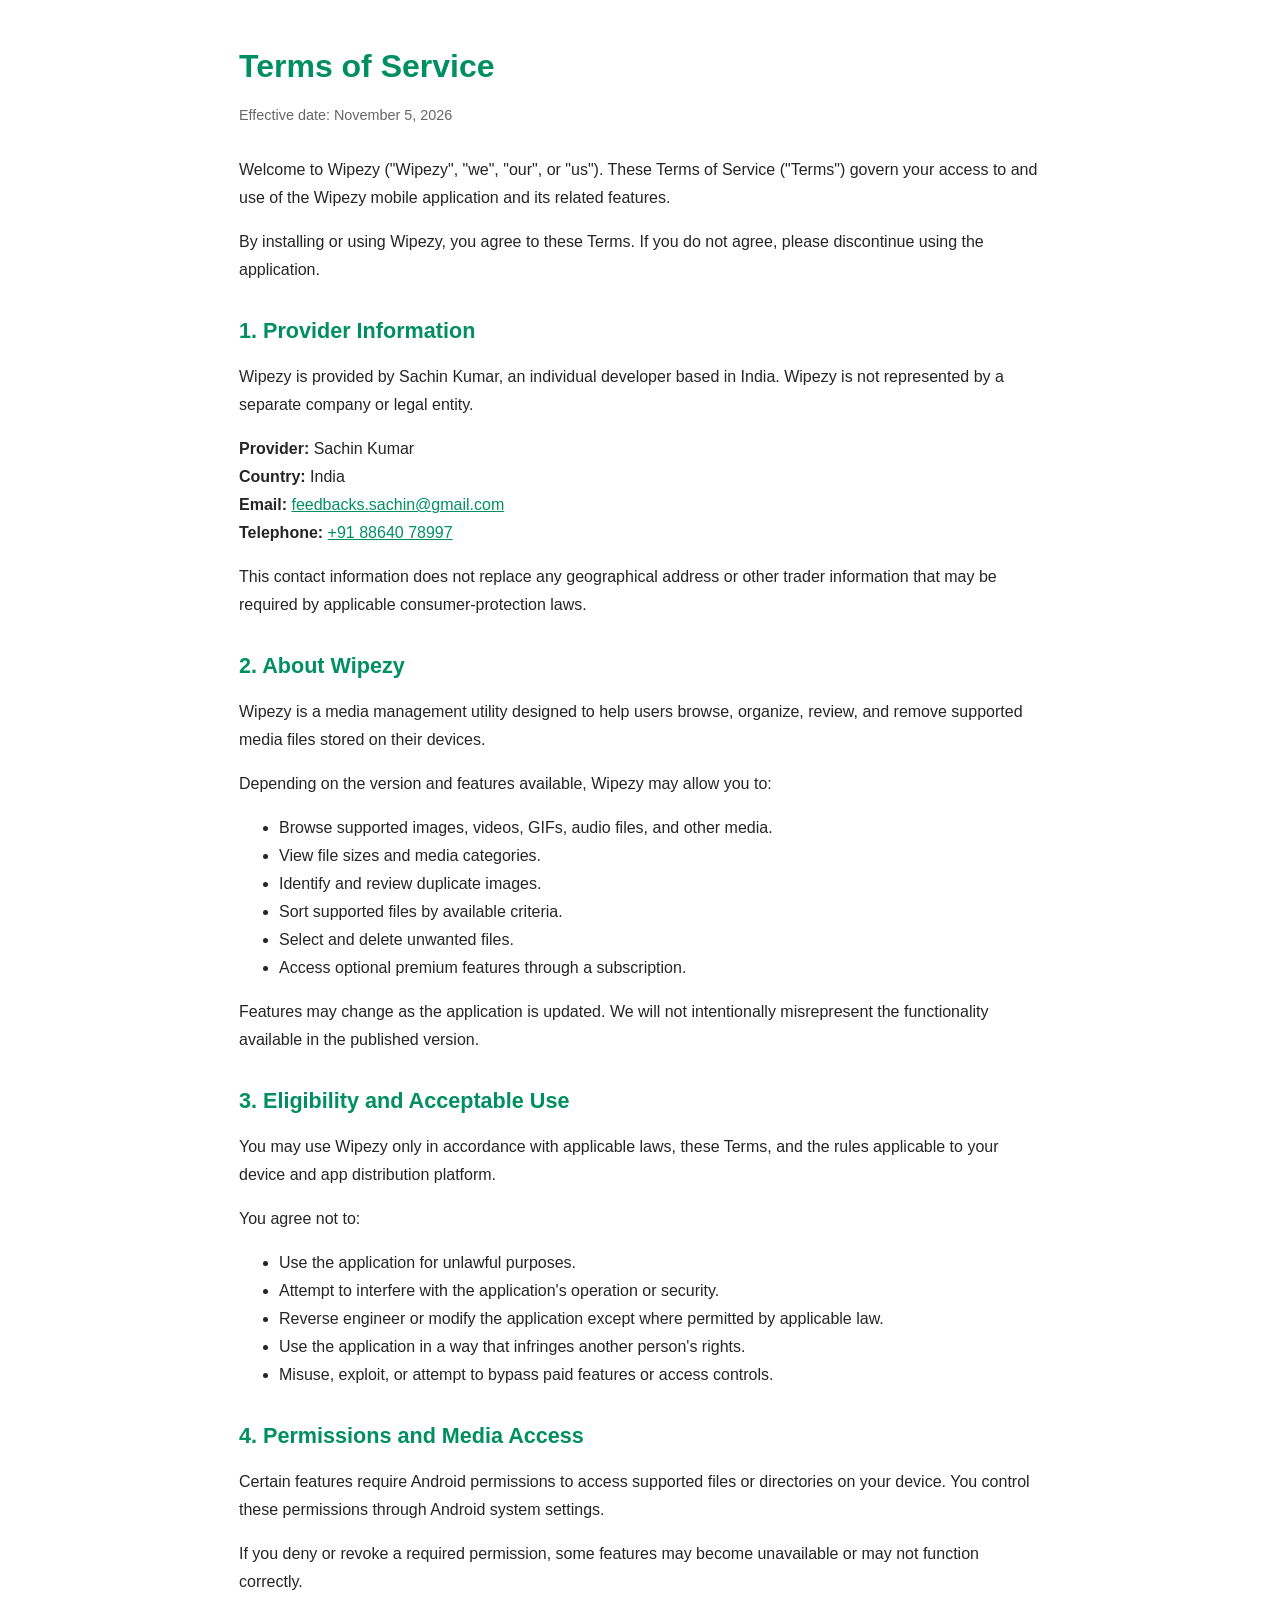
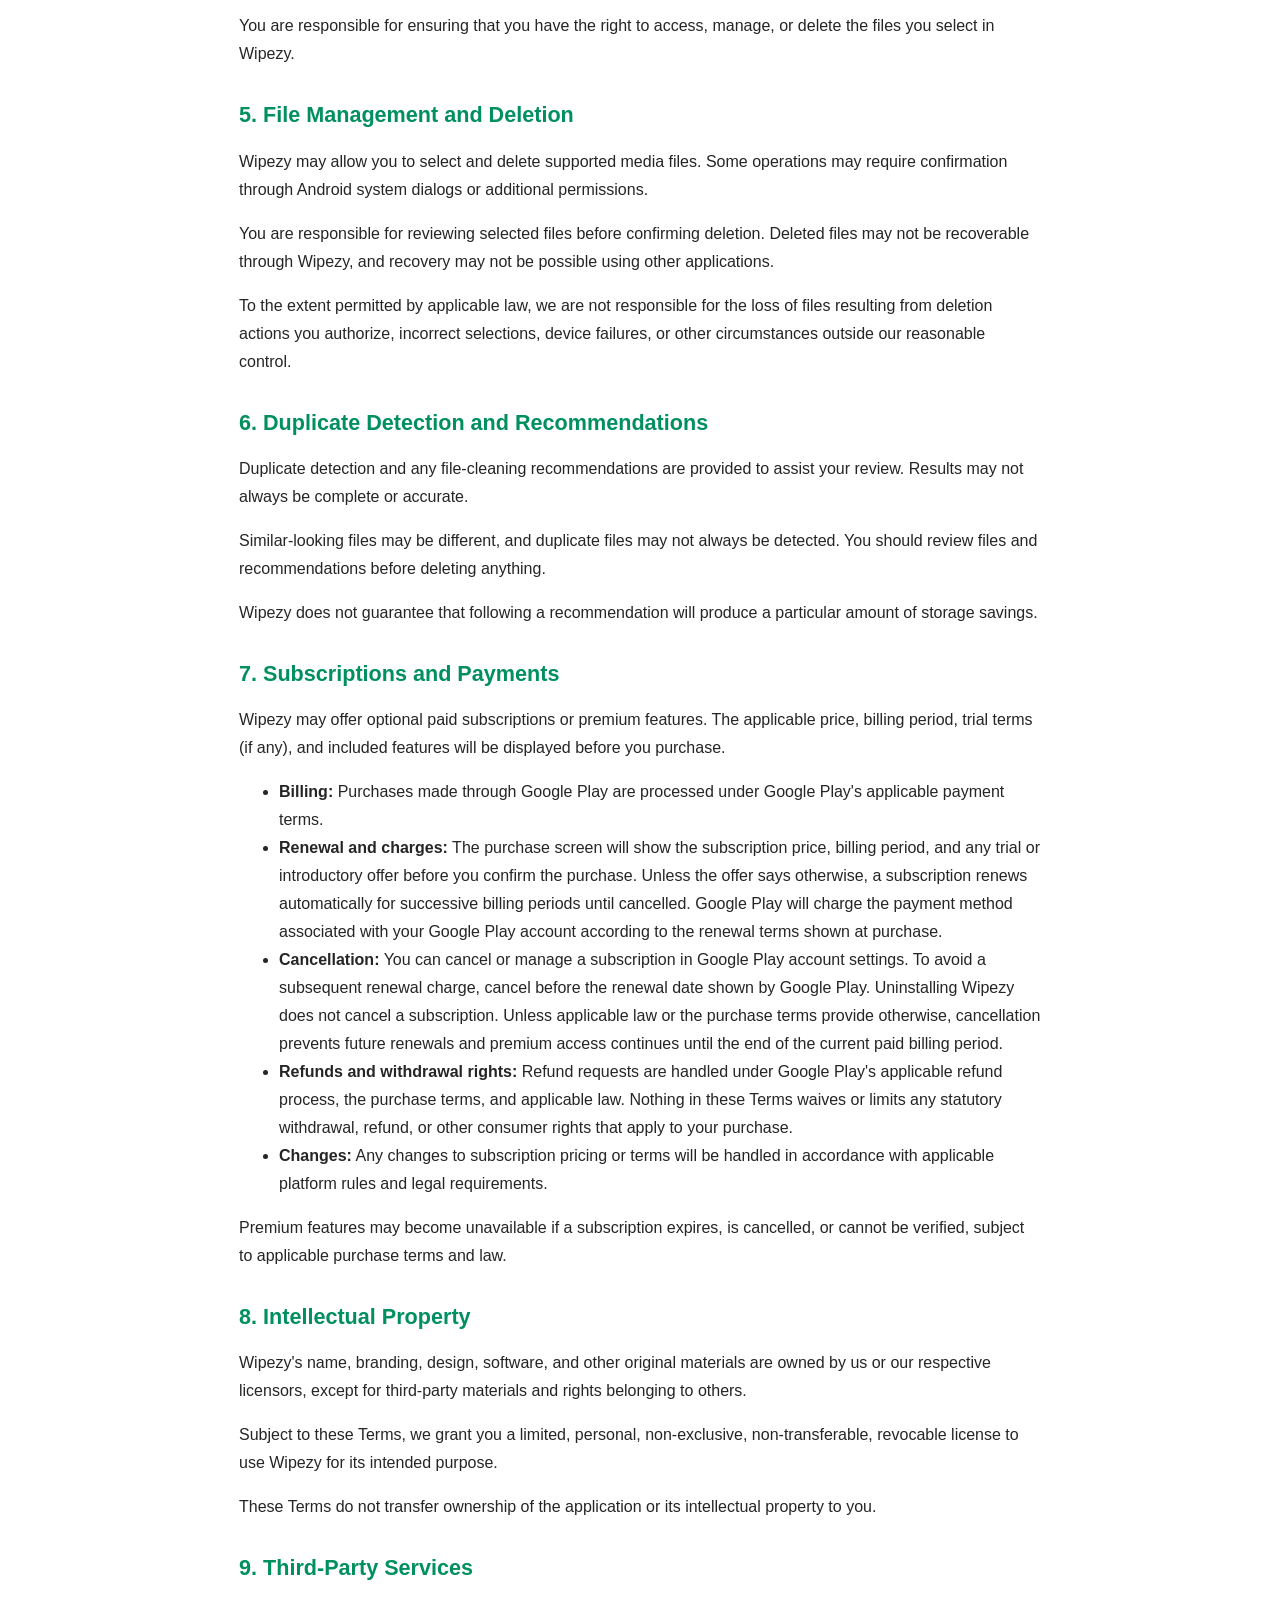
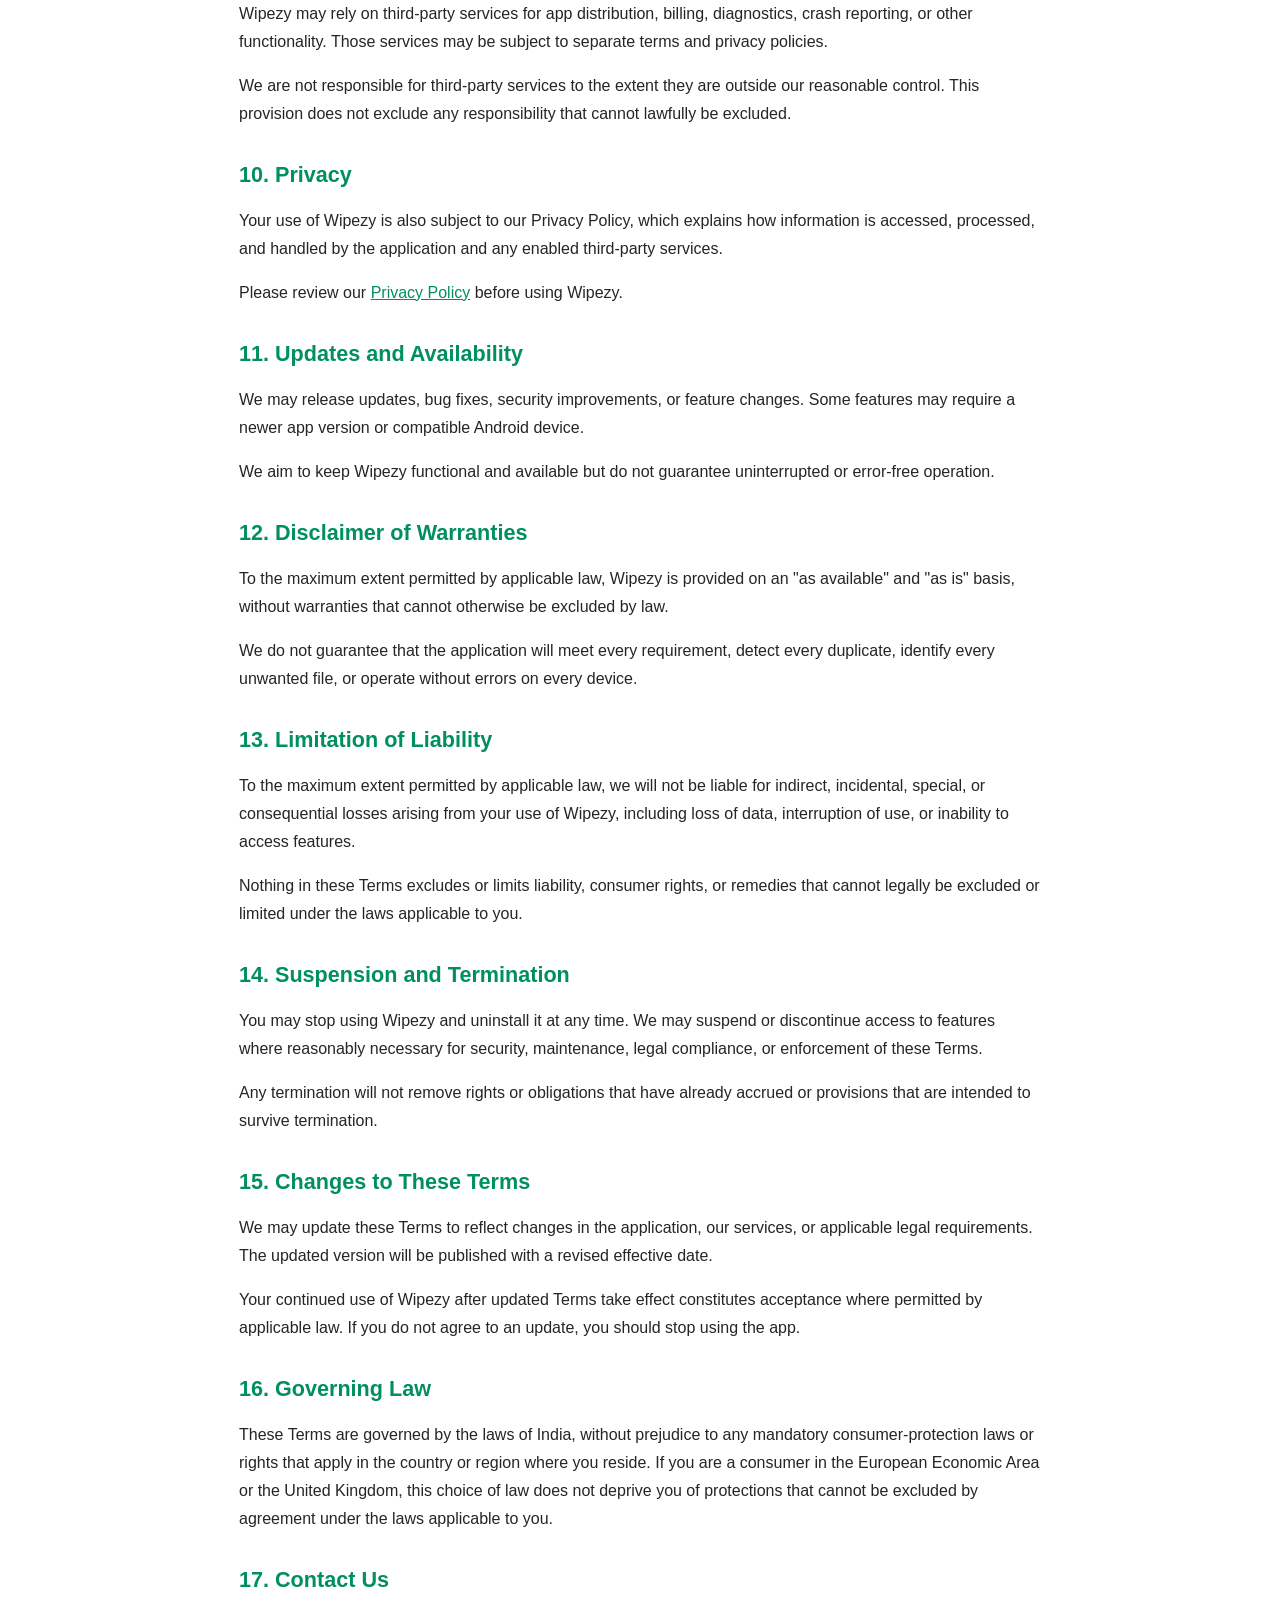
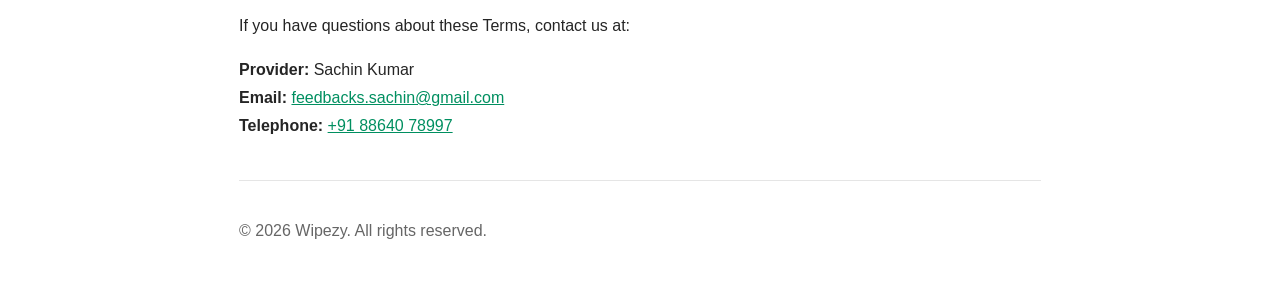
==== terms.html @ 61fa996b "Update Wipezy terms for trader contact and subscriptions" ====
<!DOCTYPE html>
<html lang="en">
<head>
    <meta charset="UTF-8">
    <meta name="viewport" content="width=device-width, initial-scale=1.0">
    <meta name="description" content="Terms of Service for Wipezy, a media management and cleaning application.">
    <title>Terms of Service - Wipezy</title>

    <style>
        :root {
            --primary: #008f60;
            --text: #252525;
            --muted: #666666;
            --background: #ffffff;
        }

        * {
            box-sizing: border-box;
        }

        body {
            font-family: Arial, Helvetica, sans-serif;
            line-height: 1.75;
            color: var(--text);
            background: var(--background);
            max-width: 850px;
            margin: 0 auto;
            padding: 24px;
        }

        h1, h2, h3 {
            line-height: 1.35;
        }

        h1, h2 {
            color: var(--primary);
        }

        h1 {
            margin-bottom: 8px;
        }

        h2 {
            margin-top: 32px;
            font-size: 1.35rem;
        }

        h3 {
            font-size: 1.05rem;
            margin-top: 22px;
        }

        p, li {
            font-size: 1rem;
        }

        a {
            color: var(--primary);
            overflow-wrap: anywhere;
        }

        .updated {
            color: var(--muted);
            font-size: 0.9rem;
            margin-bottom: 28px;
        }

        footer {
            border-top: 1px solid #e5e5e5;
            margin-top: 40px;
            padding-top: 20px;
            color: var(--muted);
            font-size: 0.9rem;
        }
    </style>
</head>

<body>

<header>
    <h1>Terms of Service</h1>
    <p class="updated">
        Effective date: November 5, 2026
    </p>
</header>

<main>
    <p>
        Welcome to Wipezy ("Wipezy", "we", "our", or "us").
        These Terms of Service ("Terms") govern your access to and
        use of the Wipezy mobile application and its related features.
    </p>

    <p>
        By installing or using Wipezy, you agree to these Terms.
        If you do not agree, please discontinue using the application.
    </p>

    <h2>1. Provider Information</h2>

    <p>
        Wipezy is provided by Sachin Kumar, an individual developer
        based in India. Wipezy is not represented by a separate company
        or legal entity.
    </p>

    <p>
        <strong>Provider:</strong> Sachin Kumar<br>
        <strong>Country:</strong> India<br>
        <strong>Email:</strong>
        <a href="mailto:feedbacks.sachin@gmail.com">feedbacks.sachin@gmail.com</a><br>
        <strong>Telephone:</strong>
        <a href="tel:+918864078997">+91 88640 78997</a>
    </p>

    <p>
        This contact information does not replace any geographical
        address or other trader information that may be required by
        applicable consumer-protection laws.
    </p>

    <h2>2. About Wipezy</h2>

    <p>
        Wipezy is a media management utility designed to help users
        browse, organize, review, and remove supported media files
        stored on their devices.
    </p>

    <p>Depending on the version and features available, Wipezy may allow you to:</p>

    <ul>
        <li>Browse supported images, videos, GIFs, audio files, and other media.</li>
        <li>View file sizes and media categories.</li>
        <li>Identify and review duplicate images.</li>
        <li>Sort supported files by available criteria.</li>
        <li>Select and delete unwanted files.</li>
        <li>Access optional premium features through a subscription.</li>
    </ul>

    <p>
        Features may change as the application is updated.
        We will not intentionally misrepresent the functionality
        available in the published version.
    </p>

    <h2>3. Eligibility and Acceptable Use</h2>

    <p>
        You may use Wipezy only in accordance with applicable laws,
        these Terms, and the rules applicable to your device and
        app distribution platform.
    </p>

    <p>You agree not to:</p>

    <ul>
        <li>Use the application for unlawful purposes.</li>
        <li>Attempt to interfere with the application's operation or security.</li>
        <li>Reverse engineer or modify the application except where permitted by applicable law.</li>
        <li>Use the application in a way that infringes another person's rights.</li>
        <li>Misuse, exploit, or attempt to bypass paid features or access controls.</li>
    </ul>

    <h2>4. Permissions and Media Access</h2>

    <p>
        Certain features require Android permissions to access supported
        files or directories on your device. You control these permissions
        through Android system settings.
    </p>

    <p>
        If you deny or revoke a required permission, some features may
        become unavailable or may not function correctly.
    </p>

    <p>
        You are responsible for ensuring that you have the right to access,
        manage, or delete the files you select in Wipezy.
    </p>

    <h2>5. File Management and Deletion</h2>

    <p>
        Wipezy may allow you to select and delete supported media files.
        Some operations may require confirmation through Android system
        dialogs or additional permissions.
    </p>

    <p>
        You are responsible for reviewing selected files before confirming
        deletion. Deleted files may not be recoverable through Wipezy,
        and recovery may not be possible using other applications.
    </p>

    <p>
        To the extent permitted by applicable law, we are not responsible
        for the loss of files resulting from deletion actions you authorize,
        incorrect selections, device failures, or other circumstances
        outside our reasonable control.
    </p>

    <h2>6. Duplicate Detection and Recommendations</h2>

    <p>
        Duplicate detection and any file-cleaning recommendations are
        provided to assist your review. Results may not always be complete
        or accurate.
    </p>

    <p>
        Similar-looking files may be different, and duplicate files may
        not always be detected. You should review files and recommendations
        before deleting anything.
    </p>

    <p>
        Wipezy does not guarantee that following a recommendation will
        produce a particular amount of storage savings.
    </p>

    <h2>7. Subscriptions and Payments</h2>

    <p>
        Wipezy may offer optional paid subscriptions or premium features.
        The applicable price, billing period, trial terms (if any), and
        included features will be displayed before you purchase.
    </p>

    <ul>
        <li>
            <strong>Billing:</strong>
            Purchases made through Google Play are processed under
            Google Play's applicable payment terms.
        </li>
        <li>
            <strong>Renewal and charges:</strong>
            The purchase screen will show the subscription price,
            billing period, and any trial or introductory offer before
            you confirm the purchase. Unless the offer says otherwise,
            a subscription renews automatically for successive billing
            periods until cancelled. Google Play will charge the payment
            method associated with your Google Play account according
            to the renewal terms shown at purchase.
        </li>
        <li>
            <strong>Cancellation:</strong>
            You can cancel or manage a subscription in Google Play
            account settings. To avoid a subsequent renewal charge,
            cancel before the renewal date shown by Google Play.
            Uninstalling Wipezy does not cancel a subscription.
            Unless applicable law or the purchase terms provide
            otherwise, cancellation prevents future renewals and
            premium access continues until the end of the current
            paid billing period.
        </li>
        <li>
            <strong>Refunds and withdrawal rights:</strong>
            Refund requests are handled under Google Play's applicable
            refund process, the purchase terms, and applicable law.
            Nothing in these Terms waives or limits any statutory
            withdrawal, refund, or other consumer rights that apply
            to your purchase.
        </li>
        <li>
            <strong>Changes:</strong>
            Any changes to subscription pricing or terms will be
            handled in accordance with applicable platform rules
            and legal requirements.
        </li>
    </ul>

    <p>
        Premium features may become unavailable if a subscription expires,
        is cancelled, or cannot be verified, subject to applicable
        purchase terms and law.
    </p>

    <h2>8. Intellectual Property</h2>

    <p>
        Wipezy's name, branding, design, software, and other original
        materials are owned by us or our respective licensors, except
        for third-party materials and rights belonging to others.
    </p>

    <p>
        Subject to these Terms, we grant you a limited, personal,
        non-exclusive, non-transferable, revocable license to use
        Wipezy for its intended purpose.
    </p>

    <p>
        These Terms do not transfer ownership of the application or
        its intellectual property to you.
    </p>

    <h2>9. Third-Party Services</h2>

    <p>
        Wipezy may rely on third-party services for app distribution,
        billing, diagnostics, crash reporting, or other functionality.
        Those services may be subject to separate terms and privacy
        policies.
    </p>

    <p>
        We are not responsible for third-party services to the extent
        they are outside our reasonable control. This provision does
        not exclude any responsibility that cannot lawfully be excluded.
    </p>

    <h2>10. Privacy</h2>

    <p>
        Your use of Wipezy is also subject to our Privacy Policy,
        which explains how information is accessed, processed, and
        handled by the application and any enabled third-party services.
    </p>

    <p>
        Please review our
        <a href="privacy.html">Privacy Policy</a>
        before using Wipezy.
    </p>

    <h2>11. Updates and Availability</h2>

    <p>
        We may release updates, bug fixes, security improvements,
        or feature changes. Some features may require a newer app
        version or compatible Android device.
    </p>

    <p>
        We aim to keep Wipezy functional and available but do not
        guarantee uninterrupted or error-free operation.
    </p>

    <h2>12. Disclaimer of Warranties</h2>

    <p>
        To the maximum extent permitted by applicable law, Wipezy
        is provided on an "as available" and "as is" basis, without
        warranties that cannot otherwise be excluded by law.
    </p>

    <p>
        We do not guarantee that the application will meet every
        requirement, detect every duplicate, identify every unwanted
        file, or operate without errors on every device.
    </p>

    <h2>13. Limitation of Liability</h2>

    <p>
        To the maximum extent permitted by applicable law, we will not
        be liable for indirect, incidental, special, or consequential
        losses arising from your use of Wipezy, including loss of data,
        interruption of use, or inability to access features.
    </p>

    <p>
        Nothing in these Terms excludes or limits liability, consumer
        rights, or remedies that cannot legally be excluded or limited
        under the laws applicable to you.
    </p>

    <h2>14. Suspension and Termination</h2>

    <p>
        You may stop using Wipezy and uninstall it at any time.
        We may suspend or discontinue access to features where
        reasonably necessary for security, maintenance, legal
        compliance, or enforcement of these Terms.
    </p>

    <p>
        Any termination will not remove rights or obligations that
        have already accrued or provisions that are intended to
        survive termination.
    </p>

    <h2>15. Changes to These Terms</h2>

    <p>
        We may update these Terms to reflect changes in the application,
        our services, or applicable legal requirements. The updated
        version will be published with a revised effective date.
    </p>

    <p>
        Your continued use of Wipezy after updated Terms take effect
        constitutes acceptance where permitted by applicable law.
        If you do not agree to an update, you should stop using the app.
    </p>

    <h2>16. Governing Law</h2>

    <p>
        These Terms are governed by the laws of India, without
        prejudice to any mandatory consumer-protection laws or
        rights that apply in the country or region where you reside.
        If you are a consumer in the European Economic Area or the
        United Kingdom, this choice of law does not deprive you of
        protections that cannot be excluded by agreement under the
        laws applicable to you.
    </p>

    <h2>17. Contact Us</h2>

    <p>
        If you have questions about these Terms, contact us at:
    </p>

    <p>
        <strong>Provider:</strong> Sachin Kumar<br>
        <strong>Email:</strong>
        <a href="mailto:feedbacks.sachin@gmail.com">feedbacks.sachin@gmail.com</a><br>
        <strong>Telephone:</strong>
        <a href="tel:+918864078997">+91 88640 78997</a>
    </p>
</main>

<footer>
    <p>
        &copy; 2026 Wipezy. All rights reserved.
    </p>
</footer>

</body>
</html>
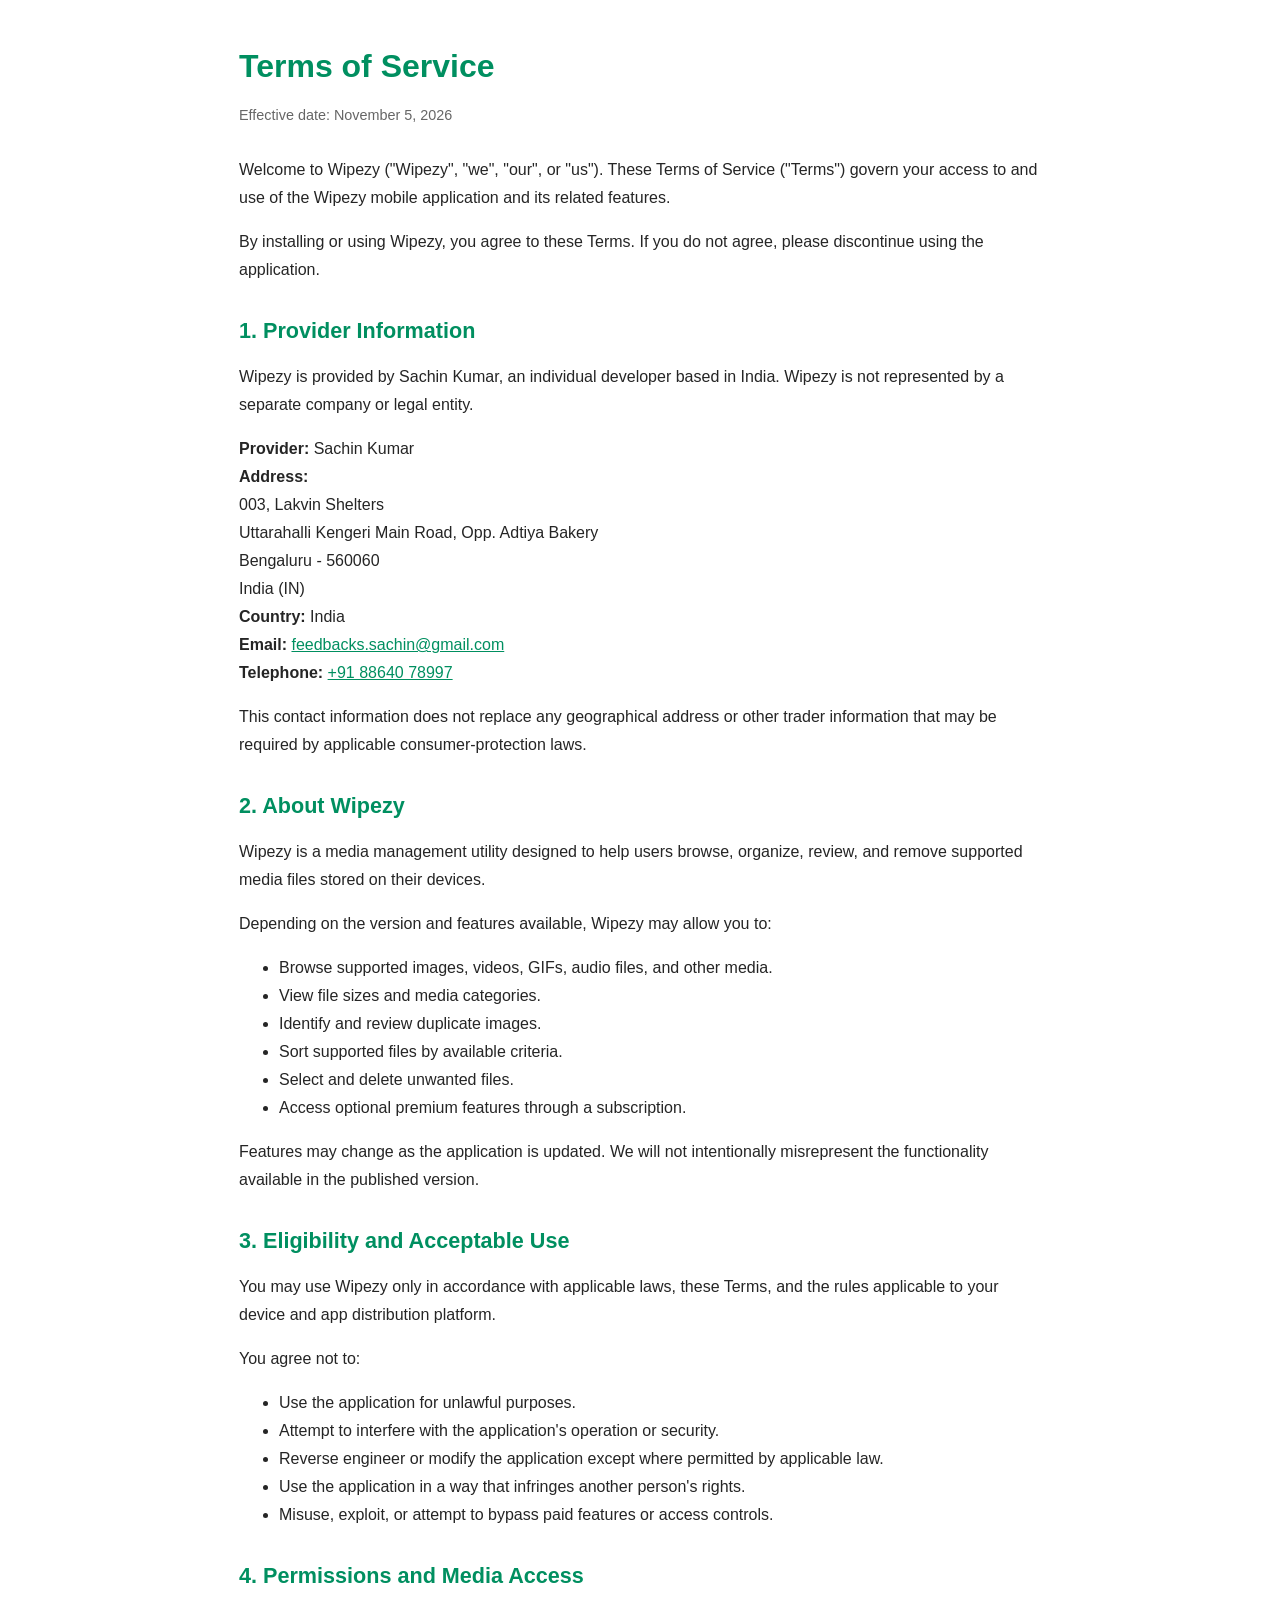
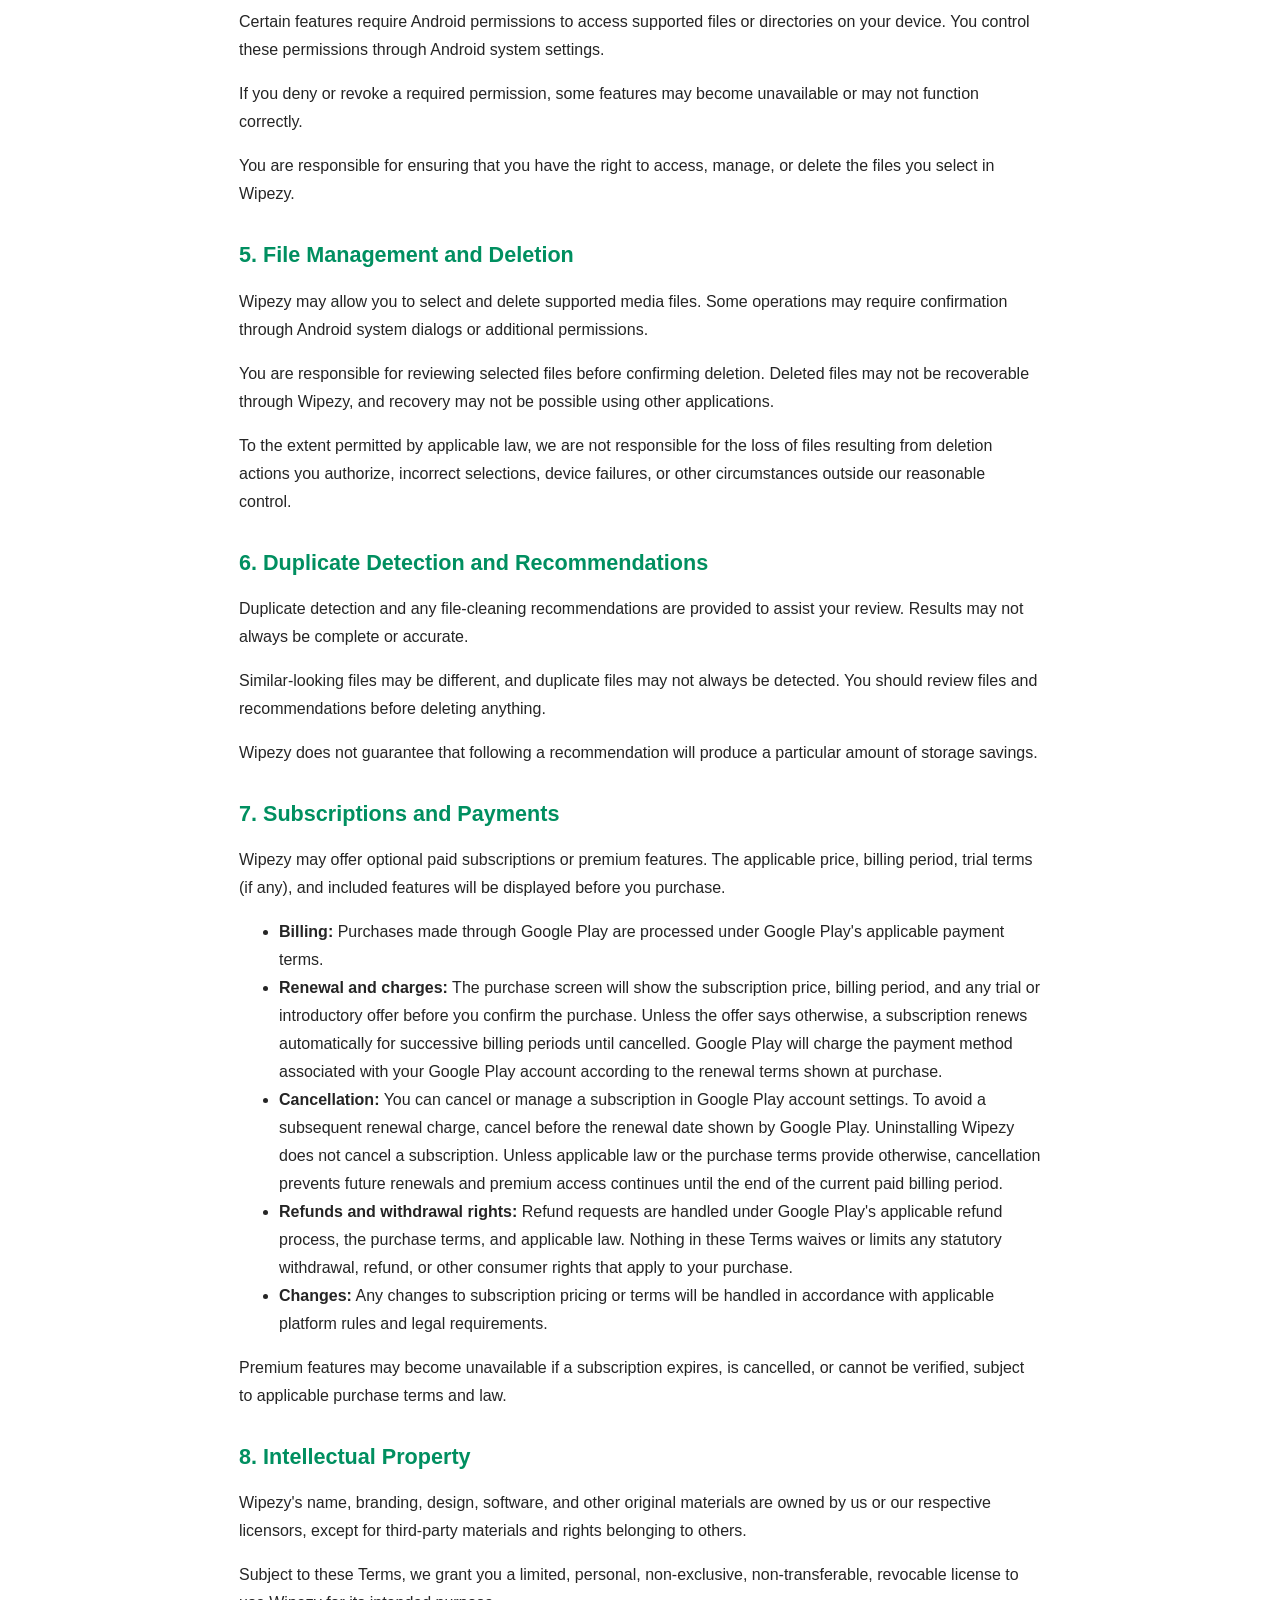
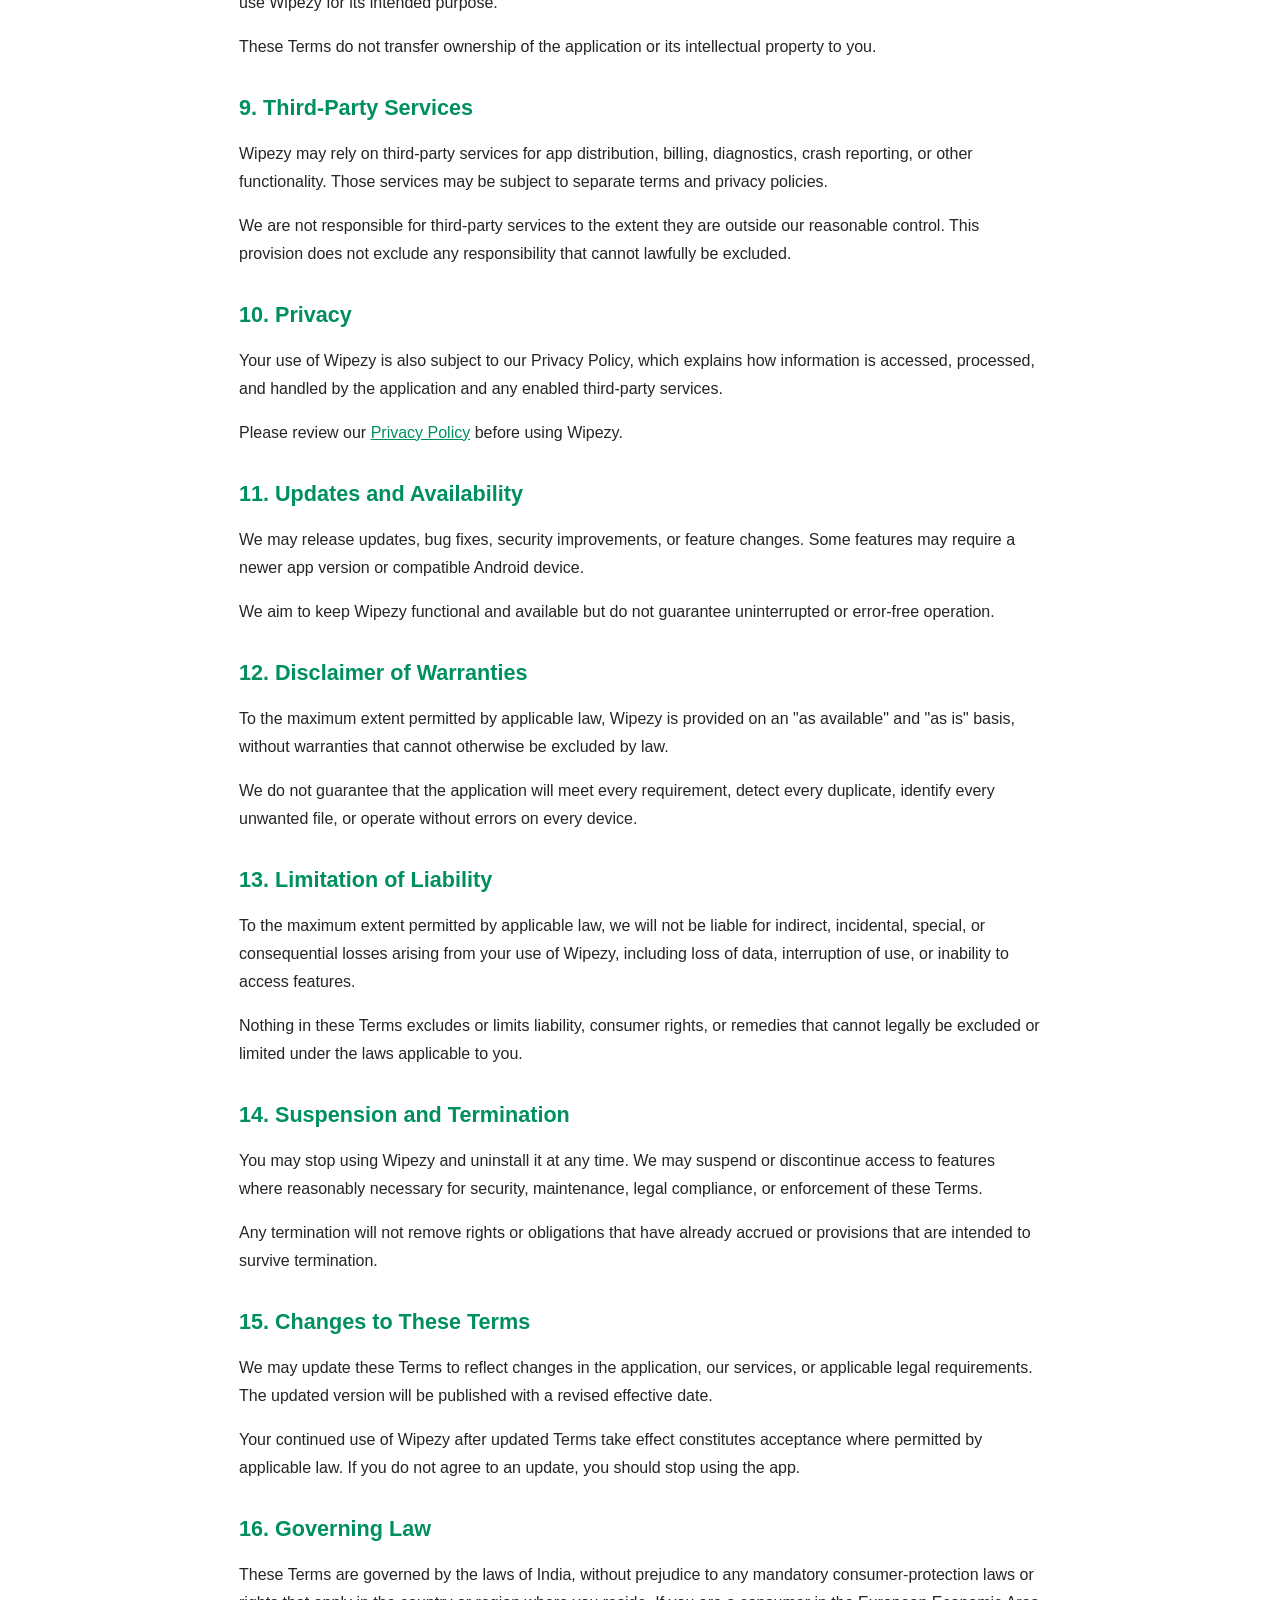
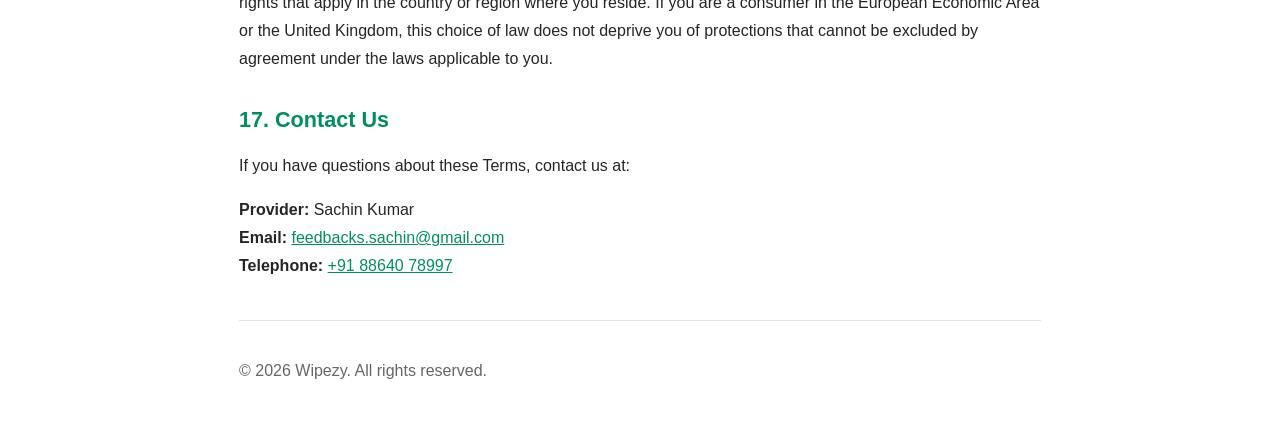
==== commit e0296bad: "Add provider address to Wipezy terms" ====
--- a/terms.html
+++ b/terms.html
@@ -106,6 +106,11 @@
 
     <p>
         <strong>Provider:</strong> Sachin Kumar<br>
+        <strong>Address:</strong><br>
+        003, Lakvin Shelters<br>
+        Uttarahalli Kengeri Main Road, Opp. Adtiya Bakery<br>
+        Bengaluru - 560060<br>
+        India (IN)<br>
         <strong>Country:</strong> India<br>
         <strong>Email:</strong>
         <a href="mailto:feedbacks.sachin@gmail.com">feedbacks.sachin@gmail.com</a><br>
